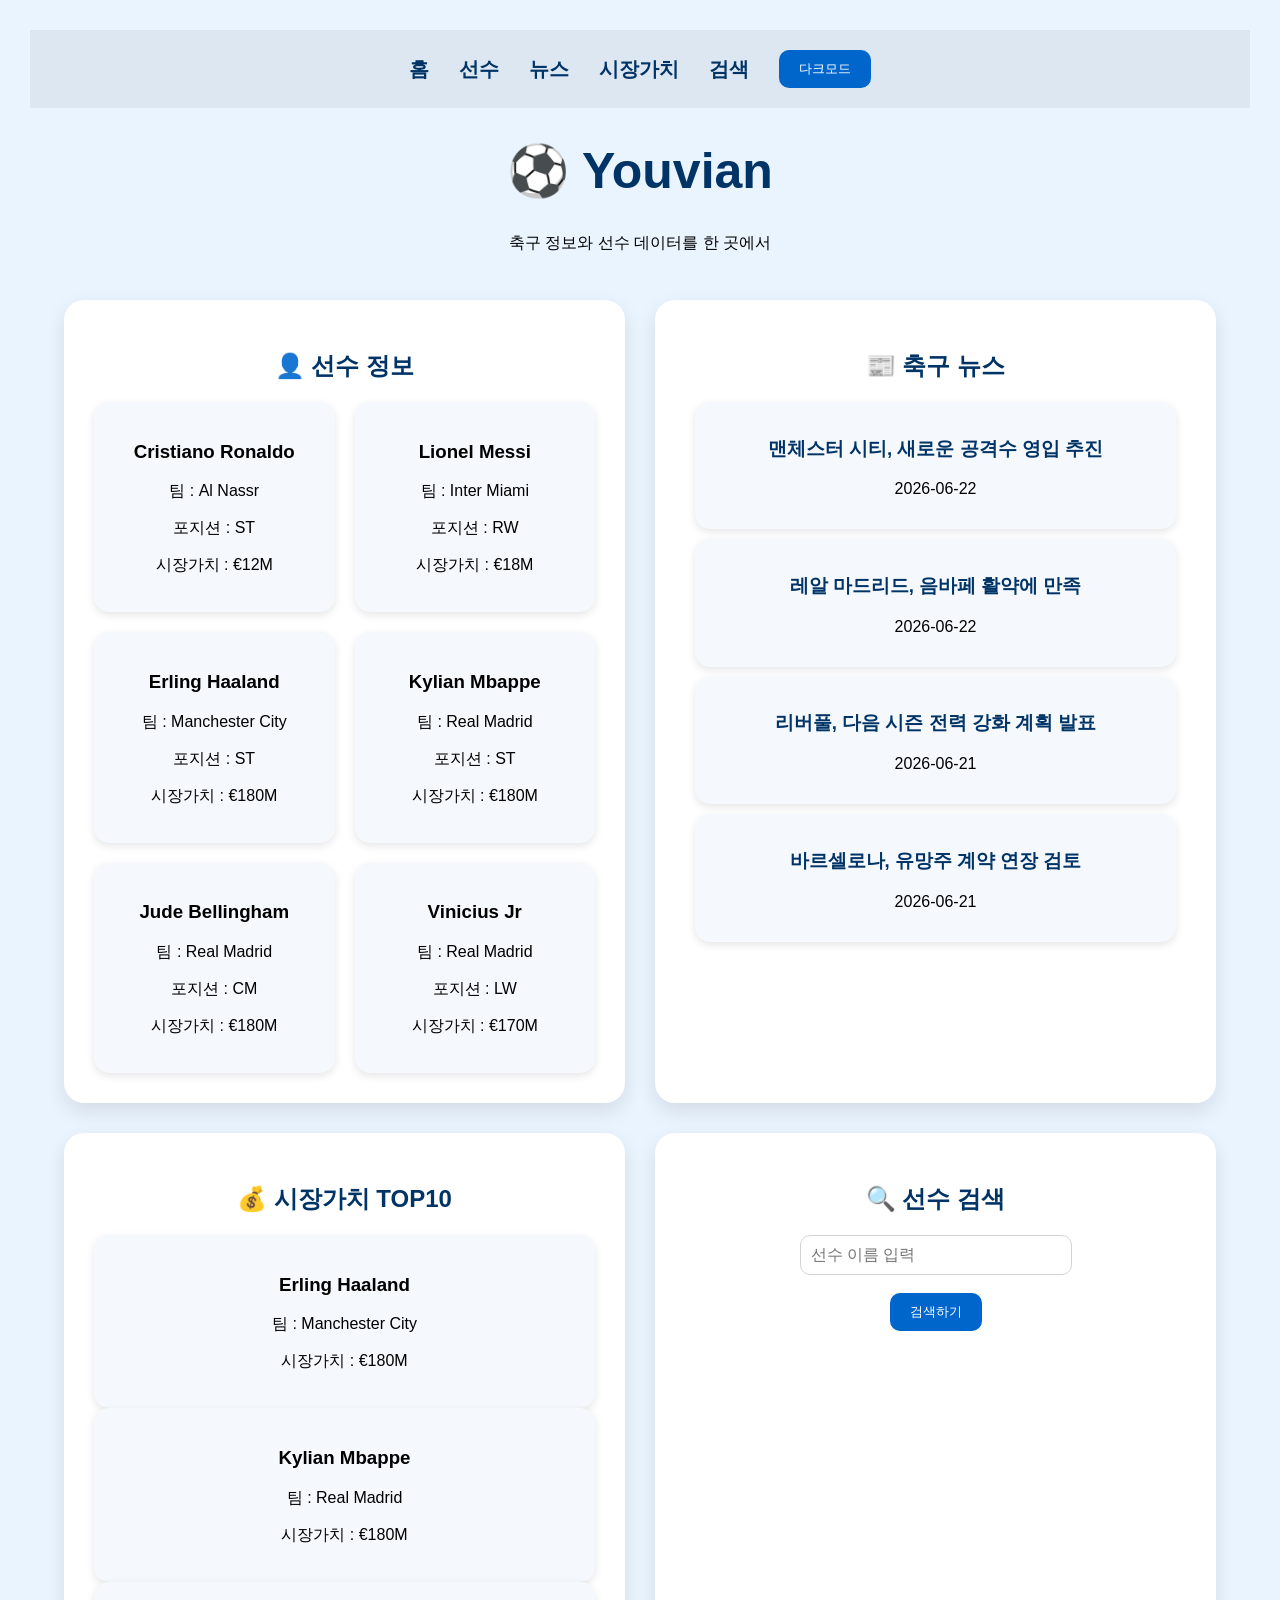
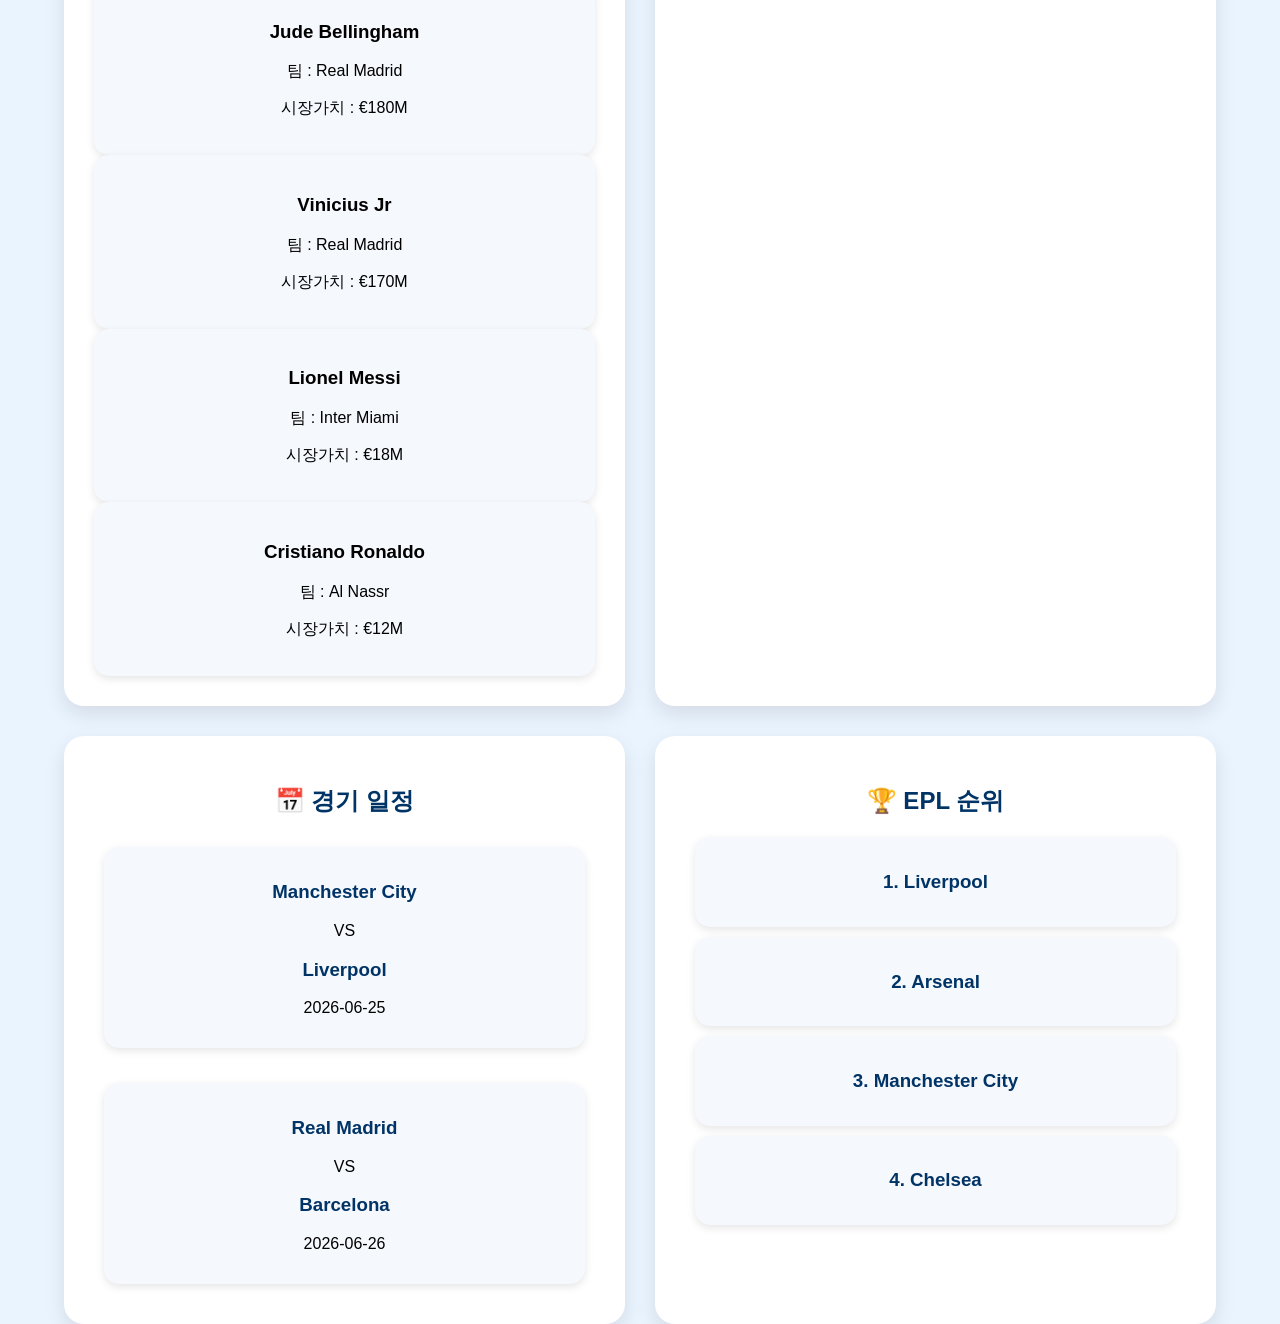
==== Youvian/index.html @ 0b43e246 "Add player page" ====
<!DOCTYPE html>
<html lang="ko">
<head>
    <meta charset="UTF-8">
    <meta name="viewport" content="width=device-width, initial-scale=1.0">
    <title>Youvian</title>
    <link rel="stylesheet" href="style.css">
</head>
<body>

<header>

    <nav>

        <a href="#">홈</a>
        <a href="#">선수</a>
        <a href="#">뉴스</a>
        <a href="#">시장가치</a>
        <a href="#">검색</a>

        <button id="darkModeBtn">
            다크모드
        </button>

    </nav>

    <h1>⚽ Youvian</h1>
    <p>축구 정보와 선수 데이터를 한 곳에서</p>

</header>


<div class="container">

    <div class="main-grid">

        <div class="card">
            <h2>👤 선수 정보</h2>
            <div id="player-list"></div>
        </div>

        <div class="card">
            <h2>📰 축구 뉴스</h2>
            <div id="news-list"></div>
        </div>

        <div class="card">
            <h2>💰 시장가치 TOP10</h2>
            <div id="top-value"></div>
        </div>

        <div class="card">
            <h2>🔍 선수 검색</h2>

            <input
                type="text"
                id="searchInput"
                placeholder="선수 이름 입력">

            <br><br>

            <button id="searchBtn">
                검색하기
            </button>

            <div id="searchResult"></div>

        </div>

        <div class="card">
            <h2>📅 경기 일정</h2>

            <div id="matches">
                준비 중...
            </div>

        </div>

        <div class="card">
            <h2>🏆 EPL 순위</h2>

            <div id="standings">
                준비 중...
            </div>

        </div>

    </div>

</div>

<script src="script.js"></script>

</body>
</html>
---- Youvian/style.css ----
body{
    background:#eaf4ff;
    font-family:Arial,sans-serif;
    margin:0;
    text-align:center;
}

header{
    padding:30px;
}

h1{
    font-size:50px;
    color:#003366;
}

nav{
    display:flex;
    justify-content:center;
    align-items:center;
    gap:30px;

    background:#dce7f2;

    padding:20px;

    position:sticky;
    top:0;

    z-index:100;
}

nav a{
    text-decoration:none;
    color:#003366;
    font-size:20px;
    font-weight:bold;
}

nav a:hover{
    color:#0066cc;
}

.container{
    width:90%;
    max-width:1400px;
    margin:auto;
}

.main-grid{
    display:grid;
    grid-template-columns:repeat(2,1fr);
    gap:30px;
}

.card{
    background:white;

    padding:30px;

    border-radius:20px;

    box-shadow:0 8px 20px rgba(0,0,0,0.1);

    transition:0.3s;

    min-height:300px;
}

.card:hover{
    transform:translateY(-8px);

    box-shadow:0 15px 35px rgba(0,0,0,0.15);
}

.card h2{
    color:#003366;
}

button{
    padding:10px 20px;

    border:none;

    background:#0066cc;

    color:white;

    border-radius:10px;

    cursor:pointer;

    transition:0.3s;
}

button:hover{
    background:#004b99;
}

input{
    width:250px;

    padding:10px;

    border-radius:10px;

    border:1px solid lightgray;

    font-size:16px;
}

#player-list{
    display:grid;

    grid-template-columns:repeat(2,1fr);

    gap:20px;
}

.player-card{
    background:#f5f8fc;

    padding:20px;

    border-radius:15px;

    box-shadow:0 3px 8px rgba(0,0,0,0.1);

    transition:0.3s;

    cursor:pointer;
}

.player-card:hover{

    background:white;

    transform:translateY(-5px) scale(1.02);

}

.news-card{

    background:#f5f8fc;

    margin:10px;

    padding:15px;

    border-radius:15px;

    box-shadow:0 3px 8px rgba(0,0,0,0.1);

    transition:0.3s;
}

.news-card:hover{

    transform:translateY(-3px);

}

.news-card h3{

    color:#003366;

}

.dark-mode{

    background:#1b1b1b;

    color:white;
}

.dark-mode .card{

    background:#2b2b2b;
}

.dark-mode .player-card{

    background:#333;
}

.dark-mode .news-card{

    background:#333;
}

.dark-mode h1{

    color:white;
}

@media(max-width:768px){

    nav{

        flex-direction:column;

        gap:15px;
    }

    .main-grid{

        grid-template-columns:1fr;
    }

    #player-list{

        grid-template-columns:1fr;
    }

    input{

        width:80%;
    }

}

#matches{
    display:flex;
    flex-direction:column;
    gap:15px;
}
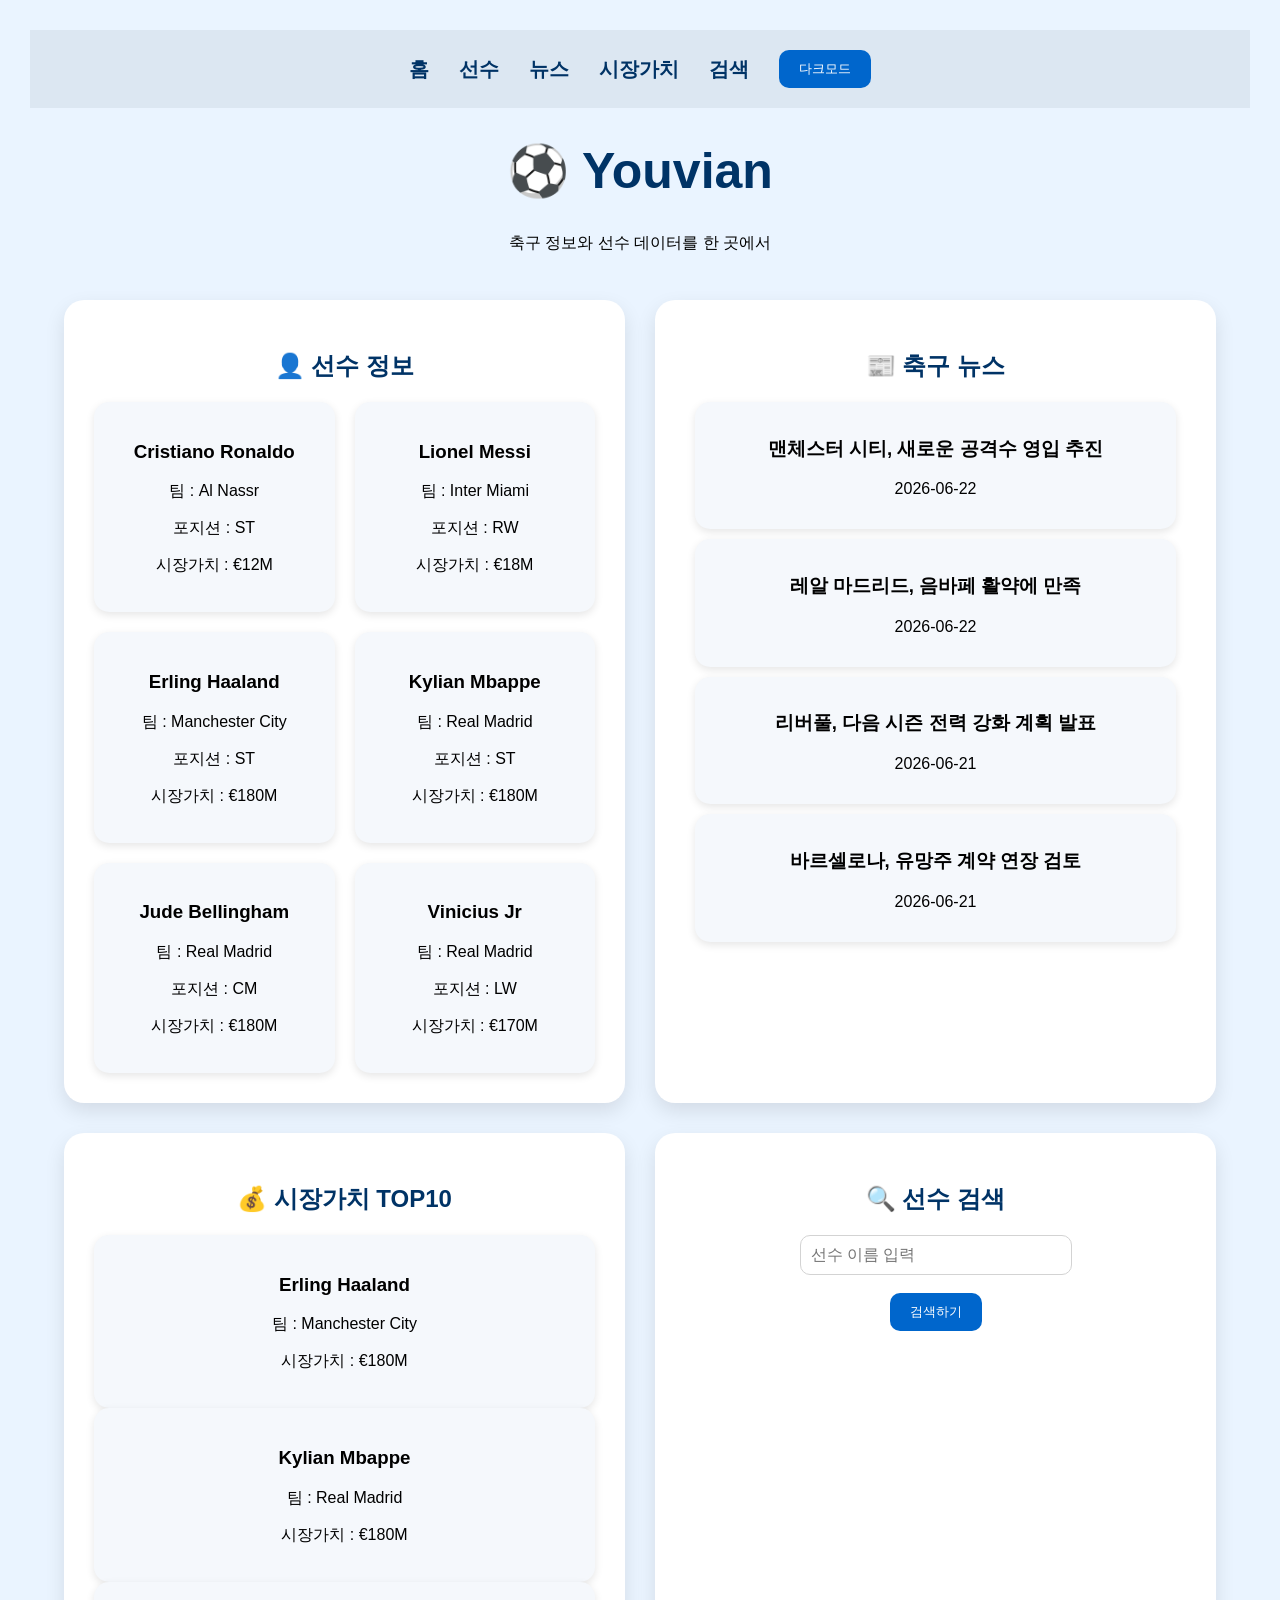
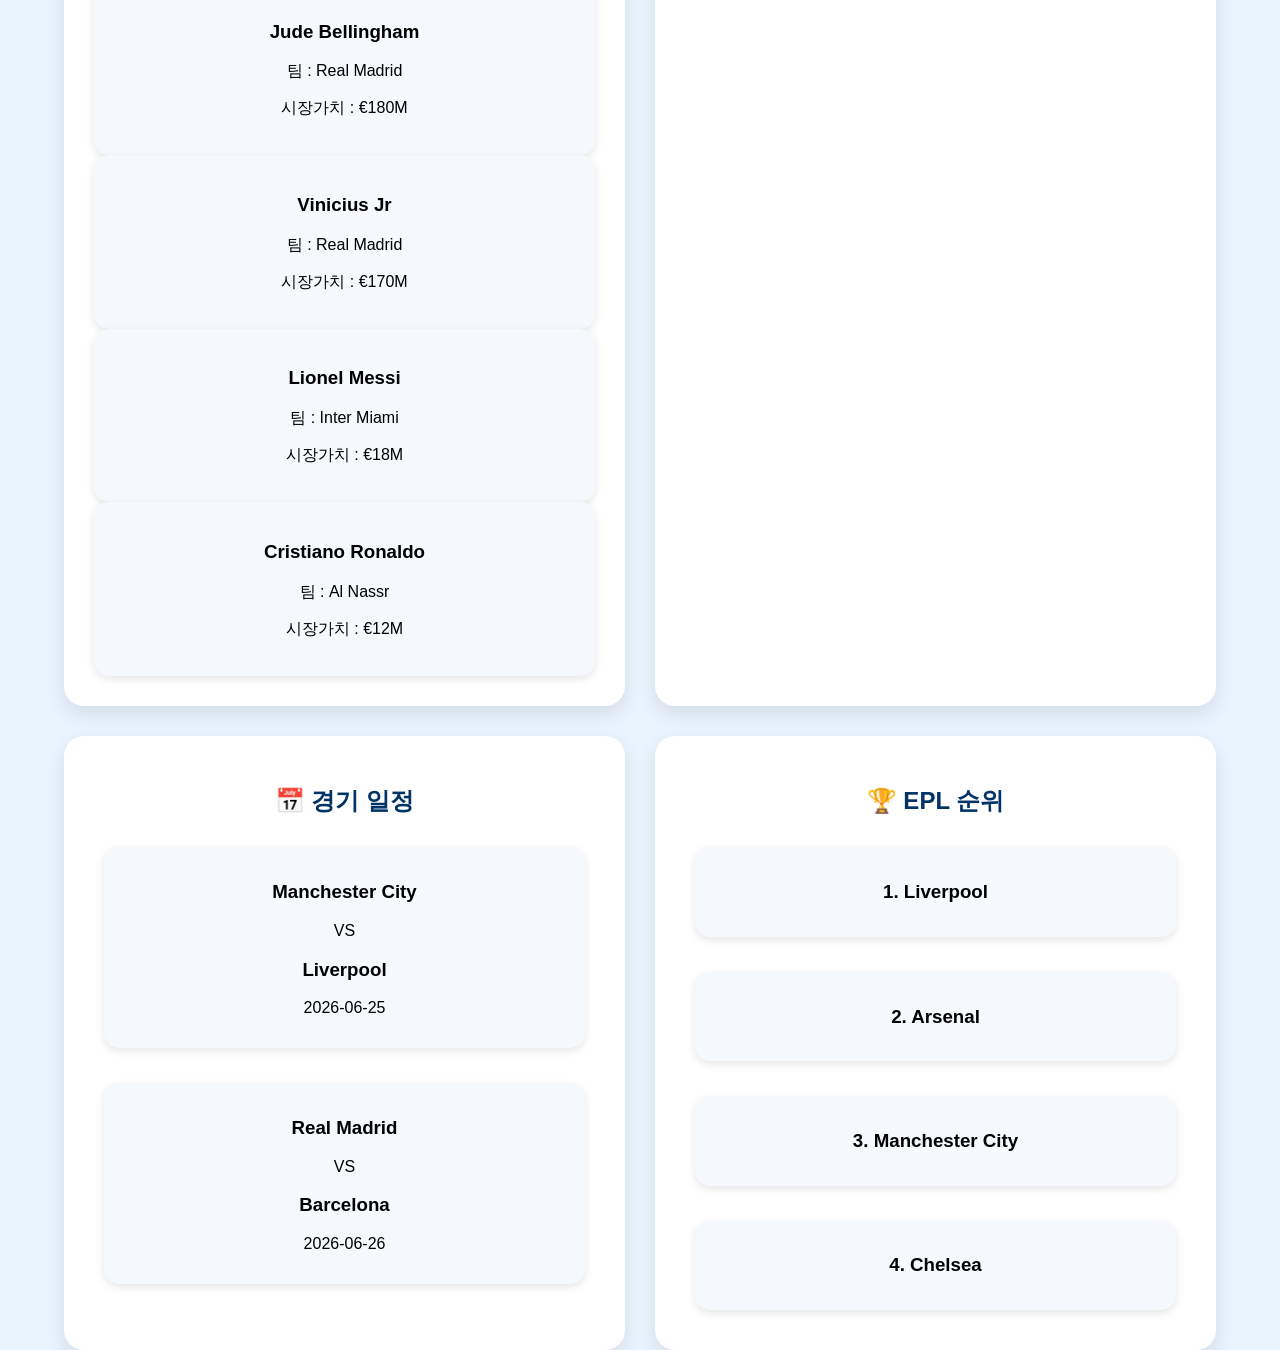
==== commit 9bf9e63d: "Youvian Stable 1.0" ====
--- a/Youvian/index.html
+++ b/Youvian/index.html
@@ -1,91 +1,124 @@
 <!DOCTYPE html>
 <html lang="ko">
 <head>
-    <meta charset="UTF-8">
-    <meta name="viewport" content="width=device-width, initial-scale=1.0">
-    <title>Youvian</title>
-    <link rel="stylesheet" href="style.css">
+
+<meta charset="UTF-8">
+<meta name="viewport" content="width=device-width, initial-scale=1.0">
+
+<title>Youvian</title>
+
+<link rel="stylesheet" href="style.css">
+
 </head>
+
 <body>
 
 <header>
 
-    <nav>
+<nav>
 
-        <a href="#">홈</a>
-        <a href="#">선수</a>
-        <a href="#">뉴스</a>
-        <a href="#">시장가치</a>
-        <a href="#">검색</a>
+<a href="#">홈</a>
+<a href="#">선수</a>
+<a href="#">뉴스</a>
+<a href="#">시장가치</a>
+<a href="#">검색</a>
 
-        <button id="darkModeBtn">
-            다크모드
-        </button>
+<button id="darkModeBtn">
+다크모드
+</button>
 
-    </nav>
+</nav>
 
-    <h1>⚽ Youvian</h1>
-    <p>축구 정보와 선수 데이터를 한 곳에서</p>
+<h1>⚽ Youvian</h1>
+
+<p>축구 정보와 선수 데이터를 한 곳에서</p>
 
 </header>
 
-
 <div class="container">
 
-    <div class="main-grid">
+<div class="main-grid">
 
-        <div class="card">
-            <h2>👤 선수 정보</h2>
-            <div id="player-list"></div>
-        </div>
+<div class="card">
 
-        <div class="card">
-            <h2>📰 축구 뉴스</h2>
-            <div id="news-list"></div>
-        </div>
+<h2>👤 선수 정보</h2>
 
-        <div class="card">
-            <h2>💰 시장가치 TOP10</h2>
-            <div id="top-value"></div>
-        </div>
+<div id="player-list"></div>
 
-        <div class="card">
-            <h2>🔍 선수 검색</h2>
+</div>
 
-            <input
-                type="text"
-                id="searchInput"
-                placeholder="선수 이름 입력">
 
-            <br><br>
 
-            <button id="searchBtn">
-                검색하기
-            </button>
+<div class="card">
 
-            <div id="searchResult"></div>
+<h2>📰 축구 뉴스</h2>
 
-        </div>
+<div id="news-list"></div>
 
-        <div class="card">
-            <h2>📅 경기 일정</h2>
+</div>
 
-            <div id="matches">
-                준비 중...
-            </div>
 
-        </div>
 
-        <div class="card">
-            <h2>🏆 EPL 순위</h2>
+<div class="card">
 
-            <div id="standings">
-                준비 중...
-            </div>
+<h2>💰 시장가치 TOP10</h2>
 
-        </div>
+<div id="top-value"></div>
 
-    </div>
+</div>
+
+
+
+<div class="card">
+
+<h2>🔍 선수 검색</h2>
+
+<input
+type="text"
+id="searchInput"
+placeholder="선수 이름 입력">
+
+<br><br>
+
+<button id="searchBtn">
+
+검색하기
+
+</button>
+
+<div id="searchResult"></div>
+
+</div>
+
+
+
+<div class="card">
+
+<h2>📅 경기 일정</h2>
+
+<div id="matches">
+
+준비 중...
+
+</div>
+
+</div>
+
+
+
+<div class="card">
+
+<h2>🏆 EPL 순위</h2>
+
+<div id="standings">
+
+준비 중...
+
+</div>
+
+</div>
+
+</div>
 
 </div>
 
--- a/Youvian/style.css
+++ b/Youvian/style.css
@@ -1,226 +1,166 @@
 body{
-    background:#eaf4ff;
-    font-family:Arial,sans-serif;
-    margin:0;
-    text-align:center;
+background:#eaf4ff;
+font-family:Arial,sans-serif;
+margin:0;
+text-align:center;
 }
 
 header{
-    padding:30px;
+padding:30px;
 }
 
 h1{
-    font-size:50px;
-    color:#003366;
+font-size:50px;
+color:#003366;
 }
 
 nav{
-    display:flex;
-    justify-content:center;
-    align-items:center;
-    gap:30px;
-
-    background:#dce7f2;
-
-    padding:20px;
-
-    position:sticky;
-    top:0;
-
-    z-index:100;
+display:flex;
+justify-content:center;
+align-items:center;
+gap:30px;
+background:#dce7f2;
+padding:20px;
+position:sticky;
+top:0;
+z-index:100;
 }
 
 nav a{
-    text-decoration:none;
-    color:#003366;
-    font-size:20px;
-    font-weight:bold;
+text-decoration:none;
+color:#003366;
+font-size:20px;
+font-weight:bold;
 }
 
 nav a:hover{
-    color:#0066cc;
+color:#0066cc;
 }
 
 .container{
-    width:90%;
-    max-width:1400px;
-    margin:auto;
+width:90%;
+max-width:1400px;
+margin:auto;
 }
 
 .main-grid{
-    display:grid;
-    grid-template-columns:repeat(2,1fr);
-    gap:30px;
+display:grid;
+grid-template-columns:repeat(2,1fr);
+gap:30px;
 }
 
 .card{
-    background:white;
-
-    padding:30px;
-
-    border-radius:20px;
-
-    box-shadow:0 8px 20px rgba(0,0,0,0.1);
-
-    transition:0.3s;
-
-    min-height:300px;
+background:white;
+padding:30px;
+border-radius:20px;
+box-shadow:0 8px 20px rgba(0,0,0,0.1);
+transition:0.3s;
+min-height:300px;
 }
 
 .card:hover{
-    transform:translateY(-8px);
-
-    box-shadow:0 15px 35px rgba(0,0,0,0.15);
+transform:translateY(-8px);
+box-shadow:0 15px 35px rgba(0,0,0,0.15);
 }
 
 .card h2{
-    color:#003366;
+color:#003366;
 }
 
 button{
-    padding:10px 20px;
-
-    border:none;
-
-    background:#0066cc;
-
-    color:white;
-
-    border-radius:10px;
-
-    cursor:pointer;
-
-    transition:0.3s;
+padding:10px 20px;
+border:none;
+background:#0066cc;
+color:white;
+border-radius:10px;
+cursor:pointer;
+transition:0.3s;
 }
 
 button:hover{
-    background:#004b99;
+background:#004b99;
 }
 
 input{
-    width:250px;
-
-    padding:10px;
-
-    border-radius:10px;
-
-    border:1px solid lightgray;
-
-    font-size:16px;
+width:250px;
+padding:10px;
+border-radius:10px;
+border:1px solid lightgray;
+font-size:16px;
 }
 
 #player-list{
-    display:grid;
-
-    grid-template-columns:repeat(2,1fr);
-
-    gap:20px;
+display:grid;
+grid-template-columns:repeat(2,1fr);
+gap:20px;
 }
 
 .player-card{
-    background:#f5f8fc;
-
-    padding:20px;
-
-    border-radius:15px;
-
-    box-shadow:0 3px 8px rgba(0,0,0,0.1);
-
-    transition:0.3s;
-
-    cursor:pointer;
+background:#f5f8fc;
+padding:20px;
+border-radius:15px;
+box-shadow:0 3px 8px rgba(0,0,0,0.1);
+transition:0.3s;
 }
 
 .player-card:hover{
-
-    background:white;
-
-    transform:translateY(-5px) scale(1.02);
-
+background:white;
+transform:translateY(-5px);
 }
 
 .news-card{
-
-    background:#f5f8fc;
-
-    margin:10px;
-
-    padding:15px;
-
-    border-radius:15px;
-
-    box-shadow:0 3px 8px rgba(0,0,0,0.1);
-
-    transition:0.3s;
-}
-
-.news-card:hover{
-
-    transform:translateY(-3px);
-
-}
-
-.news-card h3{
-
-    color:#003366;
-
+background:#f5f8fc;
+margin:10px;
+padding:15px;
+border-radius:15px;
+box-shadow:0 3px 8px rgba(0,0,0,0.1);
 }
 
 .dark-mode{
-
-    background:#1b1b1b;
-
-    color:white;
+background:#1b1b1b;
+color:white;
 }
 
 .dark-mode .card{
-
-    background:#2b2b2b;
+background:#2b2b2b;
 }
 
 .dark-mode .player-card{
-
-    background:#333;
+background:#333;
 }
 
 .dark-mode .news-card{
-
-    background:#333;
+background:#333;
 }
 
 .dark-mode h1{
+color:white;
+}
 
-    color:white;
+#matches,
+#standings{
+display:flex;
+flex-direction:column;
+gap:15px;
 }
 
 @media(max-width:768px){
 
-    nav{
-
-        flex-direction:column;
-
-        gap:15px;
-    }
-
-    .main-grid{
-
-        grid-template-columns:1fr;
-    }
-
-    #player-list{
-
-        grid-template-columns:1fr;
-    }
-
-    input{
-
-        width:80%;
-    }
-
+nav{
+flex-direction:column;
+gap:15px;
 }
 
-#matches{
-    display:flex;
-    flex-direction:column;
-    gap:15px;
+.main-grid{
+grid-template-columns:1fr;
+}
+
+#player-list{
+grid-template-columns:1fr;
+}
+
+input{
+width:80%;
+}
+
 }
